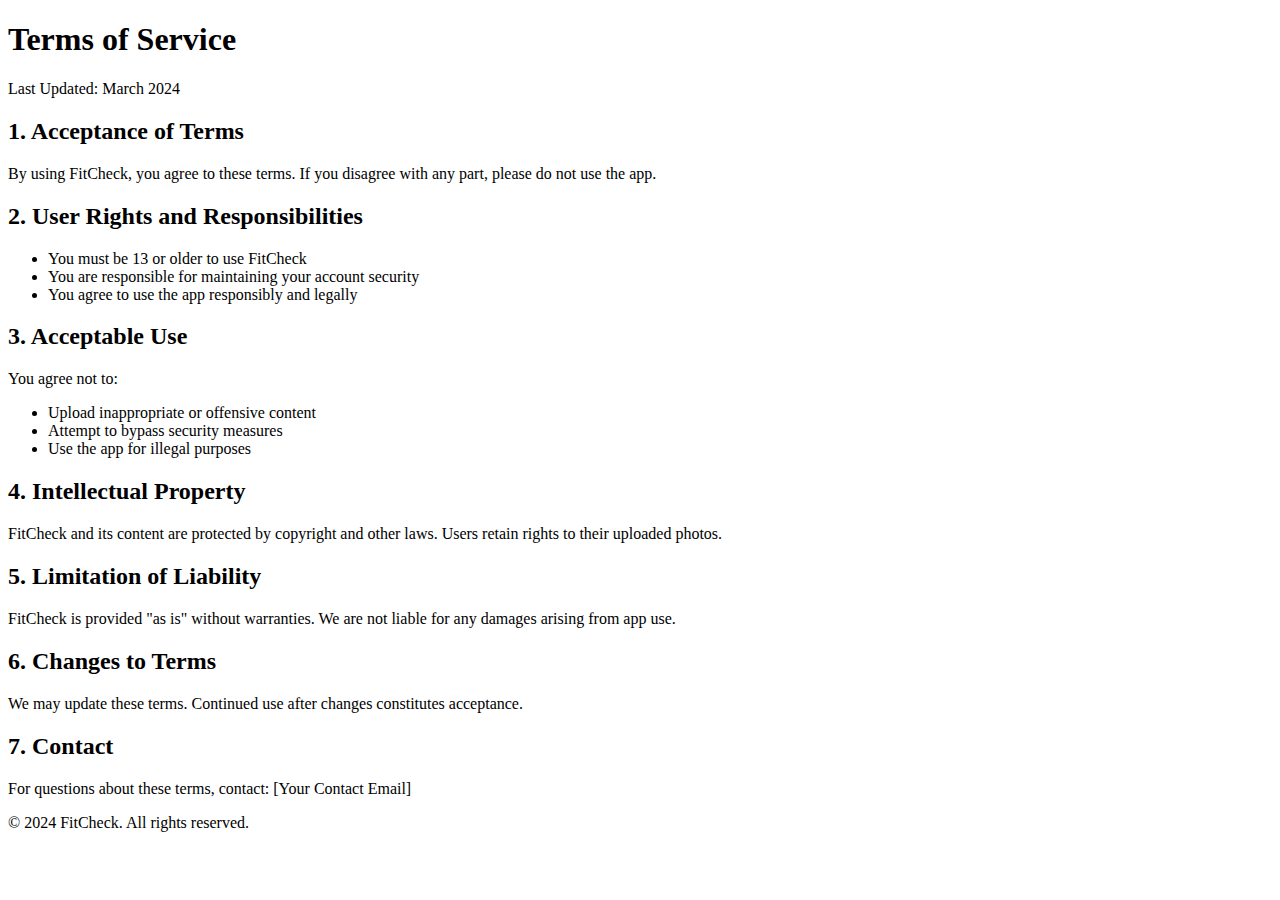
==== terms.html @ 75659817 "Create terms.html" ====
<!DOCTYPE html>
<html lang="en">
<head>
    <meta charset="UTF-8">
    <meta name="viewport" content="width=device-width, initial-scale=1.0">
    <title>FitCheck - Terms of Service</title>
    <link rel="stylesheet" href="styles.css">
</head>
<body>
    <div class="container">
        <header>
            <h1>Terms of Service</h1>
            <p class="last-updated">Last Updated: March 2024</p>
        </header>
        <main>
            <section>
                <h2>1. Acceptance of Terms</h2>
                <p>By using FitCheck, you agree to these terms. If you disagree with any part, please do not use the app.</p>
            </section>

            <section>
                <h2>2. User Rights and Responsibilities</h2>
                <ul>
                    <li>You must be 13 or older to use FitCheck</li>
                    <li>You are responsible for maintaining your account security</li>
                    <li>You agree to use the app responsibly and legally</li>
                </ul>
            </section>

            <section>
                <h2>3. Acceptable Use</h2>
                <p>You agree not to:</p>
                <ul>
                    <li>Upload inappropriate or offensive content</li>
                    <li>Attempt to bypass security measures</li>
                    <li>Use the app for illegal purposes</li>
                </ul>
            </section>

            <section>
                <h2>4. Intellectual Property</h2>
                <p>FitCheck and its content are protected by copyright and other laws. Users retain rights to their uploaded photos.</p>
            </section>

            <section>
                <h2>5. Limitation of Liability</h2>
                <p>FitCheck is provided "as is" without warranties. We are not liable for any damages arising from app use.</p>
            </section>

            <section>
                <h2>6. Changes to Terms</h2>
                <p>We may update these terms. Continued use after changes constitutes acceptance.</p>
            </section>

            <section>
                <h2>7. Contact</h2>
                <p>For questions about these terms, contact: [Your Contact Email]</p>
            </section>
        </main>
        <footer>
            <p>© 2024 FitCheck. All rights reserved.</p>
        </footer>
    </div>
</body>
</html>
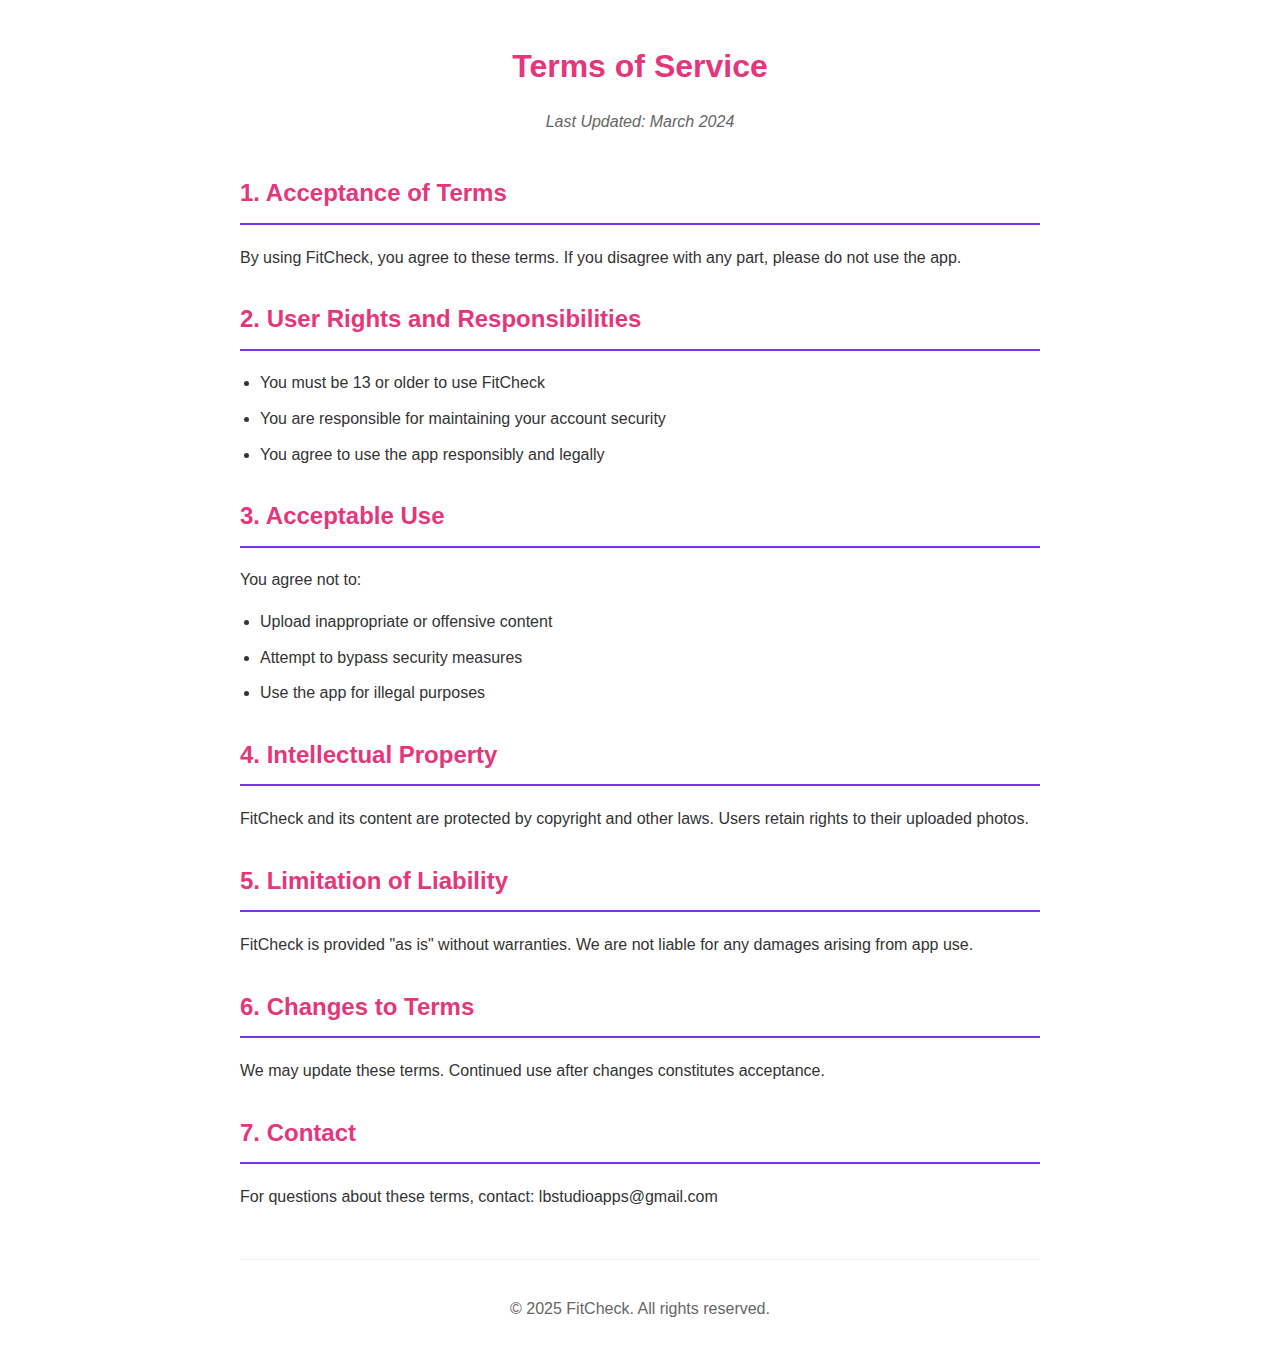
==== commit 9ae15e92: "Update terms.html" ====
--- a/terms.html
+++ b/terms.html
@@ -54,11 +54,11 @@
 
             <section>
                 <h2>7. Contact</h2>
-                <p>For questions about these terms, contact: [Your Contact Email]</p>
+                <p>For questions about these terms, contact: lbstudioapps@gmail.com</p>
             </section>
         </main>
         <footer>
-            <p>© 2024 FitCheck. All rights reserved.</p>
+            <p>© 2025 FitCheck. All rights reserved.</p>
         </footer>
     </div>
 </body>
--- a/styles.css
+++ b/styles.css
@@ -0,0 +1,99 @@
+:root {
+    --primary-color: #E5367B;
+    --secondary-color: #7B36E5;
+    --text-color: #333;
+    --background-color: #fff;
+}
+
+body {
+    font-family: -apple-system, BlinkMacSystemFont, 'Segoe UI', Roboto, Oxygen, Ubuntu, Cantarell, sans-serif;
+    line-height: 1.6;
+    color: var(--text-color);
+    margin: 0;
+    padding: 0;
+    background-color: var(--background-color);
+}
+
+.container {
+    max-width: 800px;
+    margin: 0 auto;
+    padding: 20px;
+}
+
+header {
+    text-align: center;
+    margin-bottom: 40px;
+}
+
+h1 {
+    color: var(--primary-color);
+    margin-bottom: 10px;
+}
+
+nav {
+    display: flex;
+    justify-content: center;
+    gap: 20px;
+    margin-bottom: 40px;
+}
+
+nav a {
+    color: var(--secondary-color);
+    text-decoration: none;
+    padding: 10px 20px;
+    border: 2px solid var(--secondary-color);
+    border-radius: 20px;
+    transition: all 0.3s ease;
+}
+
+nav a:hover {
+    background-color: var(--secondary-color);
+    color: white;
+}
+
+section {
+    margin-bottom: 30px;
+}
+
+h2 {
+    color: var(--primary-color);
+    border-bottom: 2px solid var(--secondary-color);
+    padding-bottom: 10px;
+    margin-top: 30px;
+}
+
+ul {
+    padding-left: 20px;
+}
+
+li {
+    margin-bottom: 10px;
+}
+
+.last-updated {
+    color: #666;
+    font-style: italic;
+}
+
+footer {
+    margin-top: 50px;
+    text-align: center;
+    color: #666;
+    border-top: 1px solid #eee;
+    padding-top: 20px;
+}
+
+@media (max-width: 600px) {
+    .container {
+        padding: 15px;
+    }
+    
+    h1 {
+        font-size: 24px;
+    }
+    
+    nav {
+        flex-direction: column;
+        align-items: center;
+    }
+}
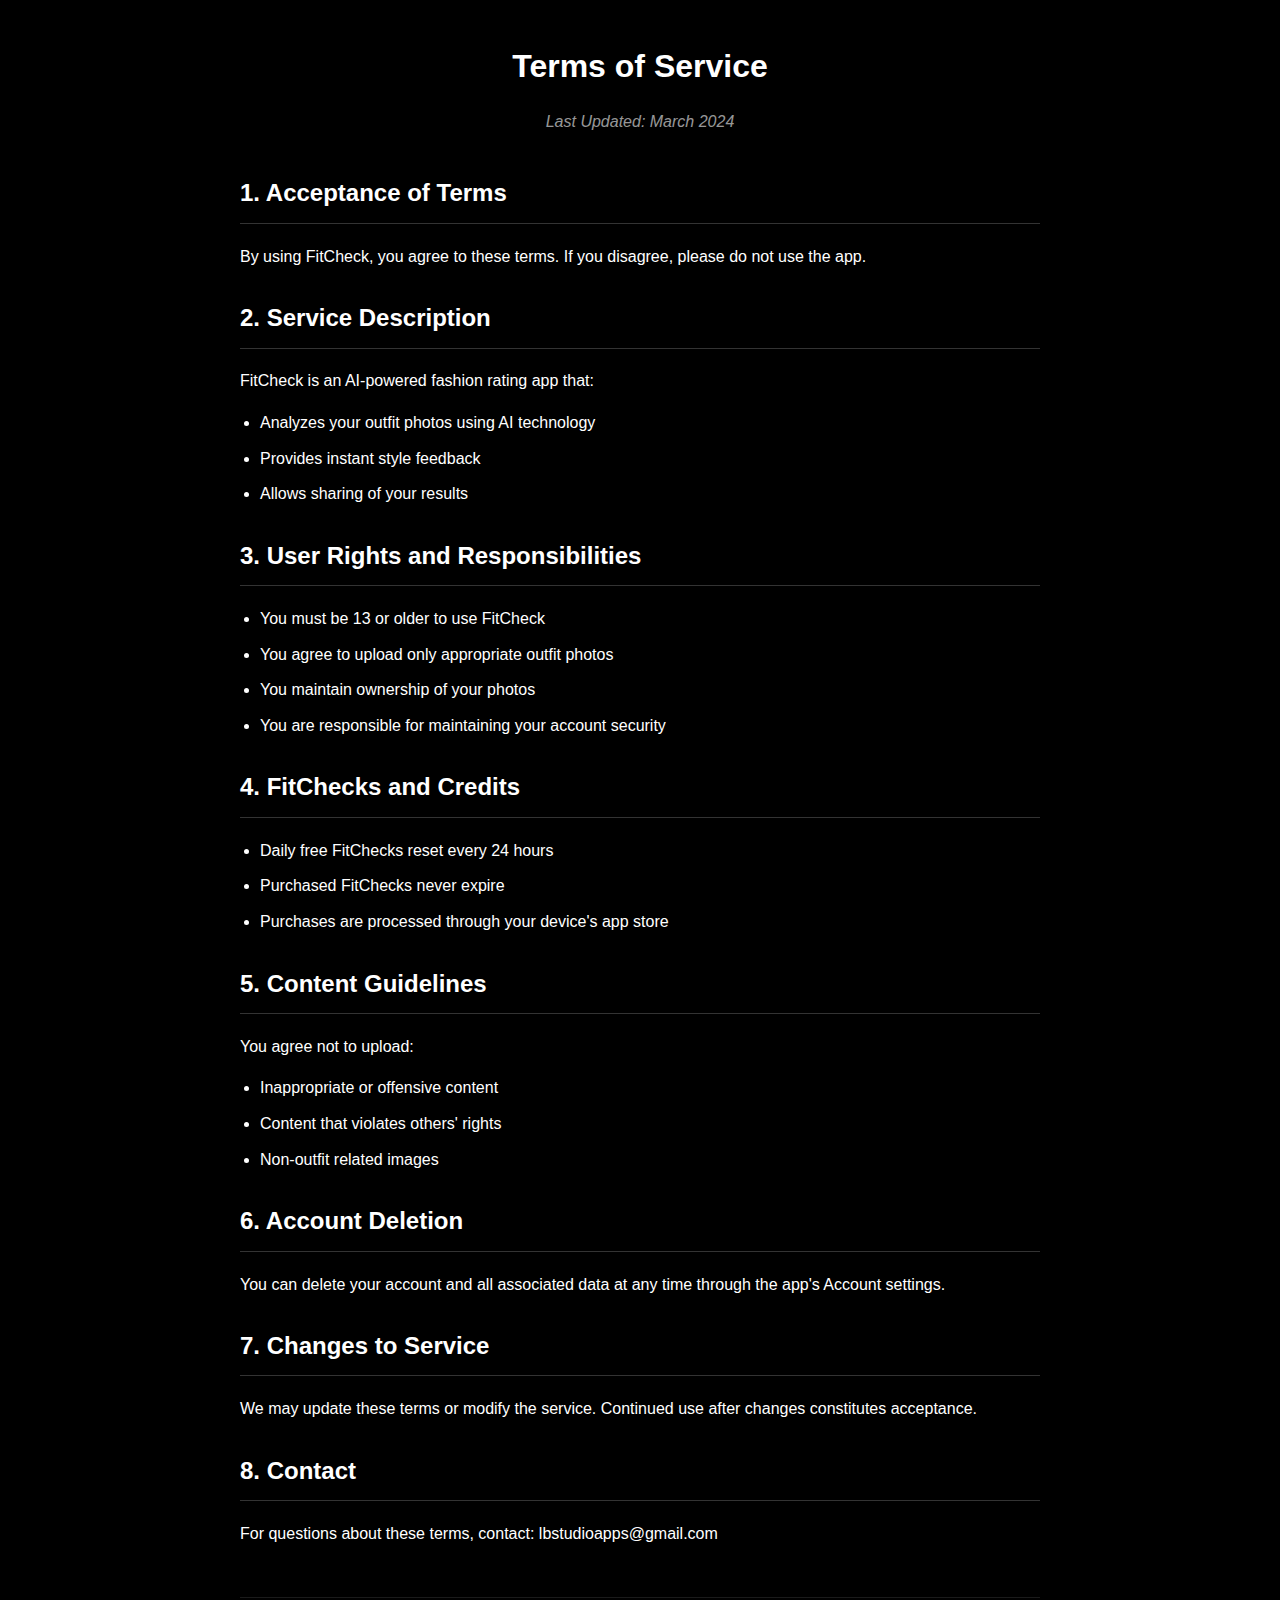
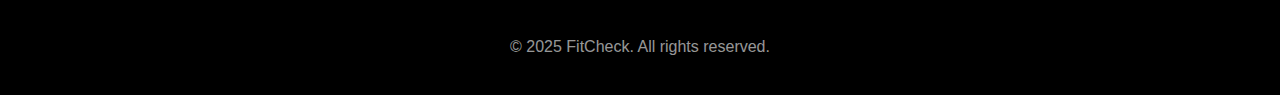
==== commit 542293e9: "Update terms.html" ====
--- a/terms.html
+++ b/terms.html
@@ -15,45 +15,60 @@
         <main>
             <section>
                 <h2>1. Acceptance of Terms</h2>
-                <p>By using FitCheck, you agree to these terms. If you disagree with any part, please do not use the app.</p>
+                <p>By using FitCheck, you agree to these terms. If you disagree, please do not use the app.</p>
             </section>
 
             <section>
-                <h2>2. User Rights and Responsibilities</h2>
+                <h2>2. Service Description</h2>
+                <p>FitCheck is an AI-powered fashion rating app that:</p>
                 <ul>
-                    <li>You must be 13 or older to use FitCheck</li>
-                    <li>You are responsible for maintaining your account security</li>
-                    <li>You agree to use the app responsibly and legally</li>
+                    <li>Analyzes your outfit photos using AI technology</li>
+                    <li>Provides instant style feedback</li>
+                    <li>Allows sharing of your results</li>
                 </ul>
             </section>
 
             <section>
-                <h2>3. Acceptable Use</h2>
-                <p>You agree not to:</p>
+                <h2>3. User Rights and Responsibilities</h2>
                 <ul>
-                    <li>Upload inappropriate or offensive content</li>
-                    <li>Attempt to bypass security measures</li>
-                    <li>Use the app for illegal purposes</li>
+                    <li>You must be 13 or older to use FitCheck</li>
+                    <li>You agree to upload only appropriate outfit photos</li>
+                    <li>You maintain ownership of your photos</li>
+                    <li>You are responsible for maintaining your account security</li>
                 </ul>
             </section>
 
             <section>
-                <h2>4. Intellectual Property</h2>
-                <p>FitCheck and its content are protected by copyright and other laws. Users retain rights to their uploaded photos.</p>
+                <h2>4. FitChecks and Credits</h2>
+                <ul>
+                    <li>Daily free FitChecks reset every 24 hours</li>
+                    <li>Purchased FitChecks never expire</li>
+                    <li>Purchases are processed through your device's app store</li>
+                </ul>
             </section>
 
             <section>
-                <h2>5. Limitation of Liability</h2>
-                <p>FitCheck is provided "as is" without warranties. We are not liable for any damages arising from app use.</p>
+                <h2>5. Content Guidelines</h2>
+                <p>You agree not to upload:</p>
+                <ul>
+                    <li>Inappropriate or offensive content</li>
+                    <li>Content that violates others' rights</li>
+                    <li>Non-outfit related images</li>
+                </ul>
             </section>
 
             <section>
-                <h2>6. Changes to Terms</h2>
-                <p>We may update these terms. Continued use after changes constitutes acceptance.</p>
+                <h2>6. Account Deletion</h2>
+                <p>You can delete your account and all associated data at any time through the app's Account settings.</p>
             </section>
 
             <section>
-                <h2>7. Contact</h2>
+                <h2>7. Changes to Service</h2>
+                <p>We may update these terms or modify the service. Continued use after changes constitutes acceptance.</p>
+            </section>
+
+            <section>
+                <h2>8. Contact</h2>
                 <p>For questions about these terms, contact: lbstudioapps@gmail.com</p>
             </section>
         </main>
--- a/styles.css
+++ b/styles.css
@@ -1,17 +1,10 @@
-:root {
-    --primary-color: #E5367B;
-    --secondary-color: #7B36E5;
-    --text-color: #333;
-    --background-color: #fff;
-}
-
 body {
     font-family: -apple-system, BlinkMacSystemFont, 'Segoe UI', Roboto, Oxygen, Ubuntu, Cantarell, sans-serif;
     line-height: 1.6;
-    color: var(--text-color);
+    color: #ffffff;
     margin: 0;
     padding: 0;
-    background-color: var(--background-color);
+    background-color: #000000;
 }
 
 .container {
@@ -26,8 +19,9 @@
 }
 
 h1 {
-    color: var(--primary-color);
     margin-bottom: 10px;
+    font-size: 32px;
+    font-weight: 700;
 }
 
 nav {
@@ -38,17 +32,17 @@
 }
 
 nav a {
-    color: var(--secondary-color);
+    color: #ffffff;
     text-decoration: none;
     padding: 10px 20px;
-    border: 2px solid var(--secondary-color);
+    border: 2px solid #ffffff;
     border-radius: 20px;
     transition: all 0.3s ease;
 }
 
 nav a:hover {
-    background-color: var(--secondary-color);
-    color: white;
+    background-color: #ffffff;
+    color: #000000;
 }
 
 section {
@@ -56,8 +50,7 @@
 }
 
 h2 {
-    color: var(--primary-color);
-    border-bottom: 2px solid var(--secondary-color);
+    border-bottom: 1px solid rgba(255, 255, 255, 0.2);
     padding-bottom: 10px;
     margin-top: 30px;
 }
@@ -71,15 +64,15 @@
 }
 
 .last-updated {
-    color: #666;
+    color: rgba(255, 255, 255, 0.6);
     font-style: italic;
 }
 
 footer {
     margin-top: 50px;
     text-align: center;
-    color: #666;
-    border-top: 1px solid #eee;
+    color: rgba(255, 255, 255, 0.6);
+    border-top: 1px solid rgba(255, 255, 255, 0.1);
     padding-top: 20px;
 }
 
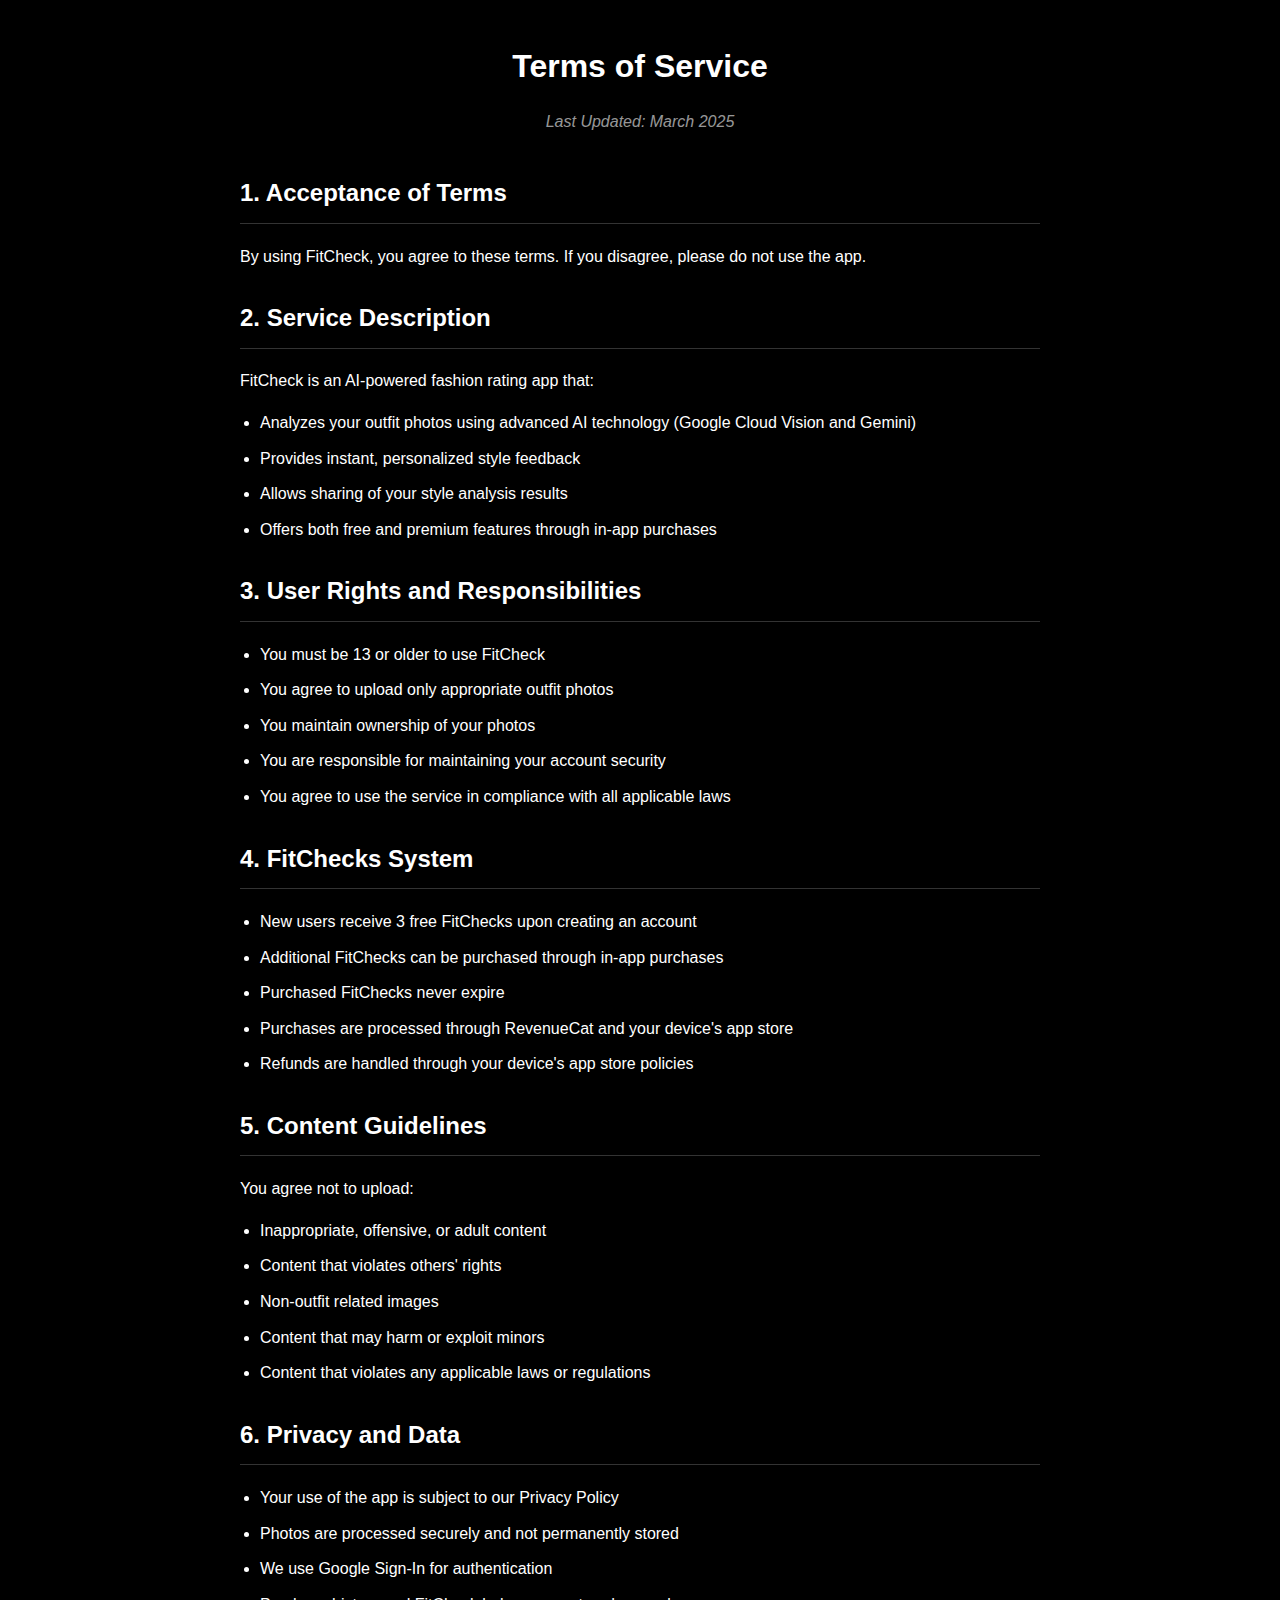
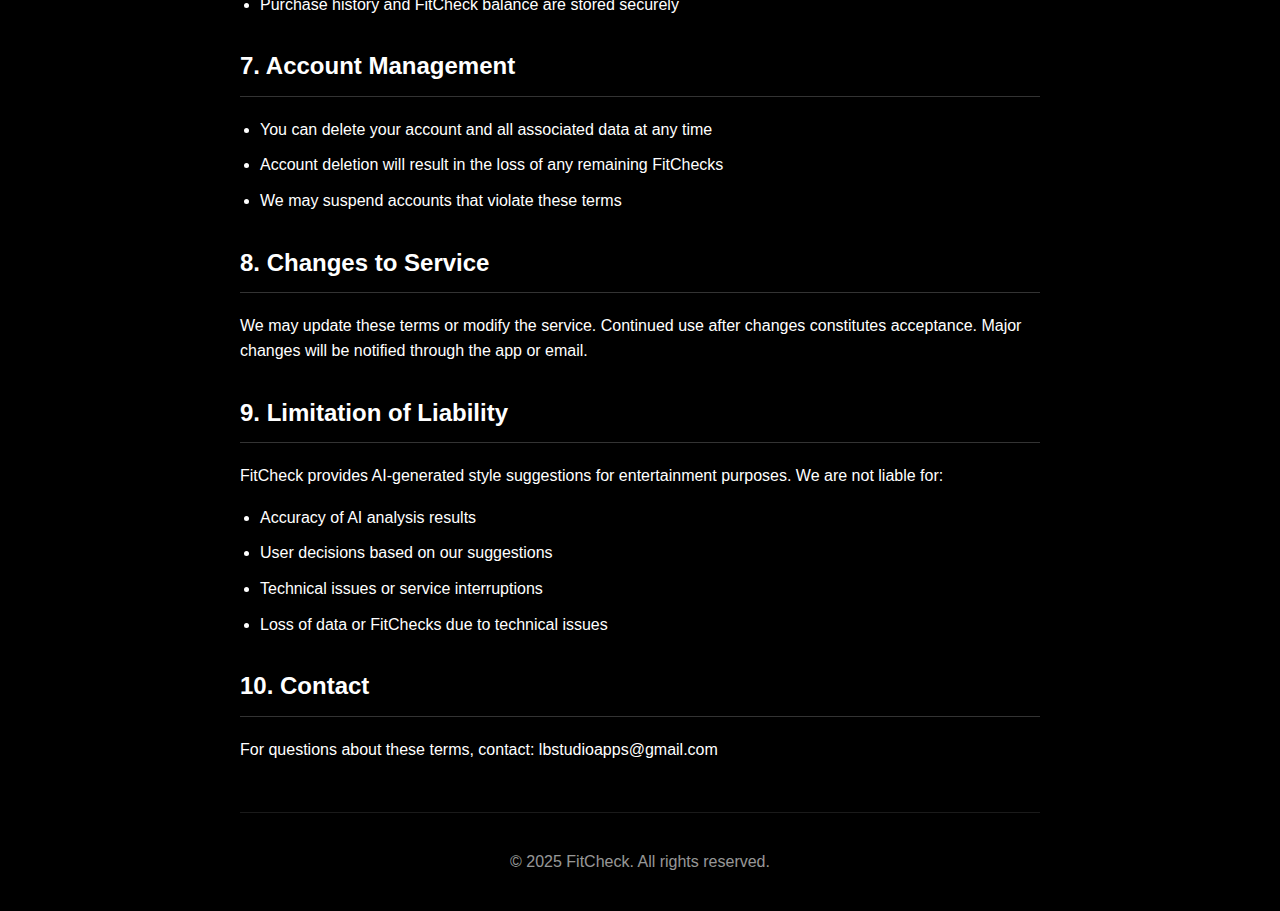
==== commit e7ffcecb: "Update terms.html" ====
--- a/terms.html
+++ b/terms.html
@@ -10,7 +10,7 @@
     <div class="container">
         <header>
             <h1>Terms of Service</h1>
-            <p class="last-updated">Last Updated: March 2024</p>
+            <p class="last-updated">Last Updated: March 2025</p>
         </header>
         <main>
             <section>
@@ -22,9 +22,10 @@
                 <h2>2. Service Description</h2>
                 <p>FitCheck is an AI-powered fashion rating app that:</p>
                 <ul>
-                    <li>Analyzes your outfit photos using AI technology</li>
-                    <li>Provides instant style feedback</li>
-                    <li>Allows sharing of your results</li>
+                    <li>Analyzes your outfit photos using advanced AI technology (Google Cloud Vision and Gemini)</li>
+                    <li>Provides instant, personalized style feedback</li>
+                    <li>Allows sharing of your style analysis results</li>
+                    <li>Offers both free and premium features through in-app purchases</li>
                 </ul>
             </section>
 
@@ -35,15 +36,18 @@
                     <li>You agree to upload only appropriate outfit photos</li>
                     <li>You maintain ownership of your photos</li>
                     <li>You are responsible for maintaining your account security</li>
+                    <li>You agree to use the service in compliance with all applicable laws</li>
                 </ul>
             </section>
 
             <section>
-                <h2>4. FitChecks and Credits</h2>
+                <h2>4. FitChecks System</h2>
                 <ul>
-                    <li>Daily free FitChecks reset every 24 hours</li>
+                    <li>New users receive 3 free FitChecks upon creating an account</li>
+                    <li>Additional FitChecks can be purchased through in-app purchases</li>
                     <li>Purchased FitChecks never expire</li>
-                    <li>Purchases are processed through your device's app store</li>
+                    <li>Purchases are processed through RevenueCat and your device's app store</li>
+                    <li>Refunds are handled through your device's app store policies</li>
                 </ul>
             </section>
 
@@ -51,24 +55,51 @@
                 <h2>5. Content Guidelines</h2>
                 <p>You agree not to upload:</p>
                 <ul>
-                    <li>Inappropriate or offensive content</li>
+                    <li>Inappropriate, offensive, or adult content</li>
                     <li>Content that violates others' rights</li>
                     <li>Non-outfit related images</li>
+                    <li>Content that may harm or exploit minors</li>
+                    <li>Content that violates any applicable laws or regulations</li>
                 </ul>
             </section>
 
             <section>
-                <h2>6. Account Deletion</h2>
-                <p>You can delete your account and all associated data at any time through the app's Account settings.</p>
+                <h2>6. Privacy and Data</h2>
+                <ul>
+                    <li>Your use of the app is subject to our Privacy Policy</li>
+                    <li>Photos are processed securely and not permanently stored</li>
+                    <li>We use Google Sign-In for authentication</li>
+                    <li>Purchase history and FitCheck balance are stored securely</li>
+                </ul>
             </section>
 
             <section>
-                <h2>7. Changes to Service</h2>
-                <p>We may update these terms or modify the service. Continued use after changes constitutes acceptance.</p>
+                <h2>7. Account Management</h2>
+                <ul>
+                    <li>You can delete your account and all associated data at any time</li>
+                    <li>Account deletion will result in the loss of any remaining FitChecks</li>
+                    <li>We may suspend accounts that violate these terms</li>
+                </ul>
             </section>
 
             <section>
-                <h2>8. Contact</h2>
+                <h2>8. Changes to Service</h2>
+                <p>We may update these terms or modify the service. Continued use after changes constitutes acceptance. Major changes will be notified through the app or email.</p>
+            </section>
+
+            <section>
+                <h2>9. Limitation of Liability</h2>
+                <p>FitCheck provides AI-generated style suggestions for entertainment purposes. We are not liable for:</p>
+                <ul>
+                    <li>Accuracy of AI analysis results</li>
+                    <li>User decisions based on our suggestions</li>
+                    <li>Technical issues or service interruptions</li>
+                    <li>Loss of data or FitChecks due to technical issues</li>
+                </ul>
+            </section>
+
+            <section>
+                <h2>10. Contact</h2>
                 <p>For questions about these terms, contact: lbstudioapps@gmail.com</p>
             </section>
         </main>
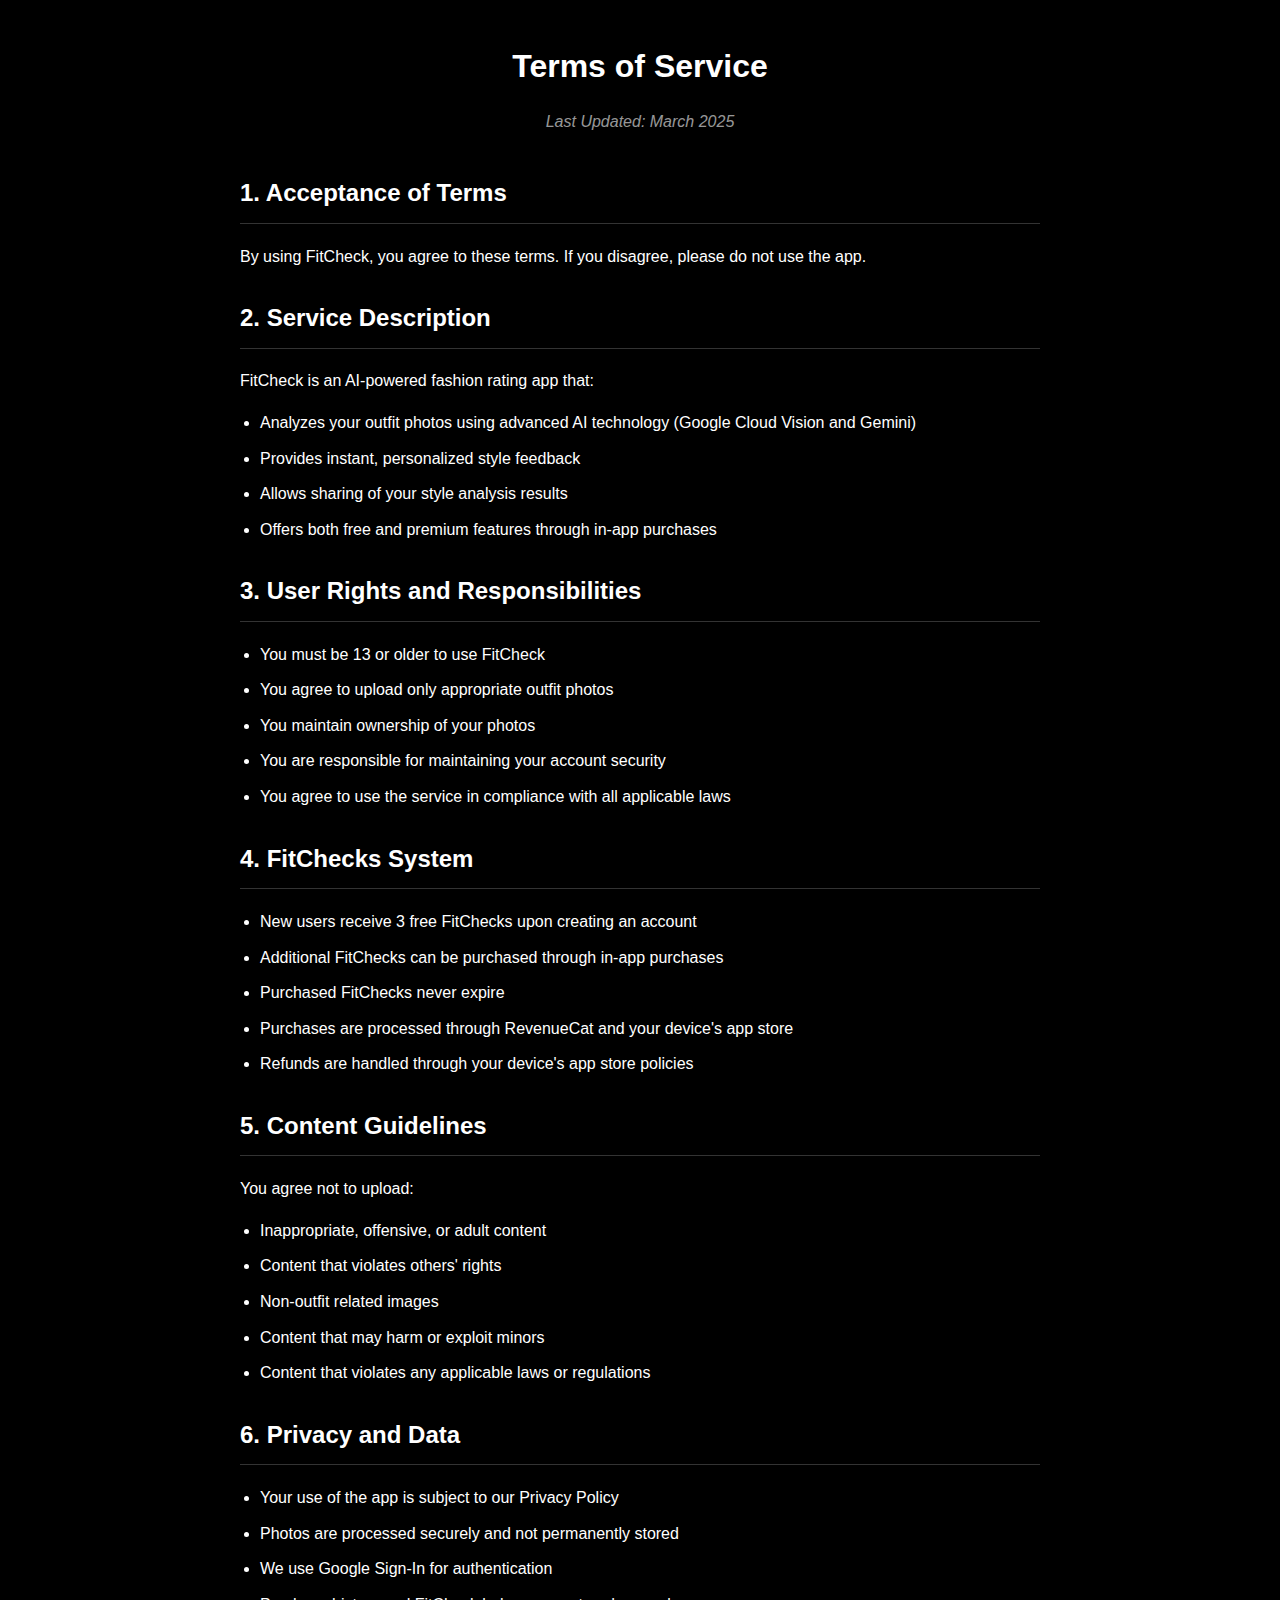
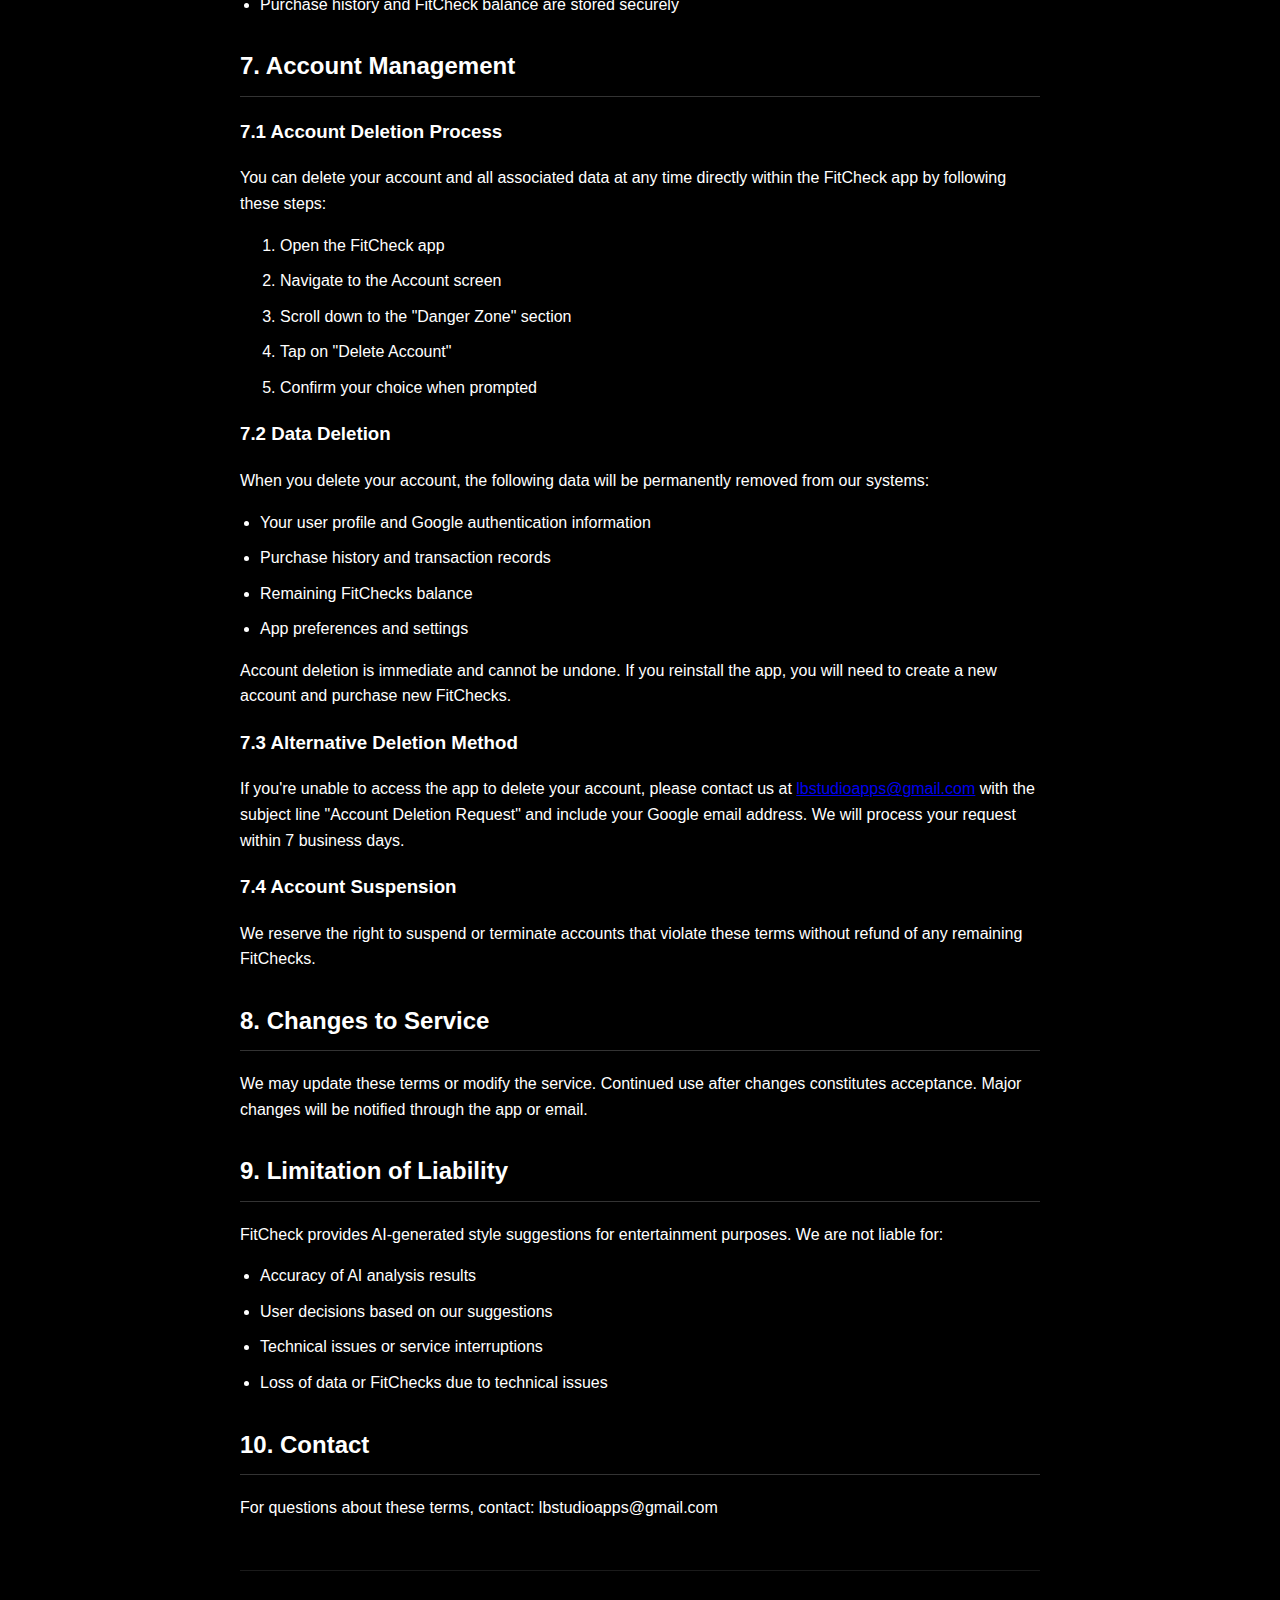
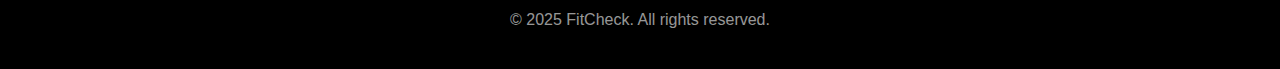
==== commit 2ae95134: "Update terms.html" ====
--- a/terms.html
+++ b/terms.html
@@ -73,13 +73,34 @@
                 </ul>
             </section>
 
-            <section>
+            <section id="account-deletion">
                 <h2>7. Account Management</h2>
+                
+                <h3>7.1 Account Deletion Process</h3>
+                <p>You can delete your account and all associated data at any time directly within the FitCheck app by following these steps:</p>
+                <ol>
+                    <li>Open the FitCheck app</li>
+                    <li>Navigate to the Account screen</li>
+                    <li>Scroll down to the "Danger Zone" section</li>
+                    <li>Tap on "Delete Account"</li>
+                    <li>Confirm your choice when prompted</li>
+                </ol>
+                
+                <h3>7.2 Data Deletion</h3>
+                <p>When you delete your account, the following data will be permanently removed from our systems:</p>
                 <ul>
-                    <li>You can delete your account and all associated data at any time</li>
-                    <li>Account deletion will result in the loss of any remaining FitChecks</li>
-                    <li>We may suspend accounts that violate these terms</li>
+                    <li>Your user profile and Google authentication information</li>
+                    <li>Purchase history and transaction records</li>
+                    <li>Remaining FitChecks balance</li>
+                    <li>App preferences and settings</li>
                 </ul>
+                <p>Account deletion is immediate and cannot be undone. If you reinstall the app, you will need to create a new account and purchase new FitChecks.</p>
+                
+                <h3>7.3 Alternative Deletion Method</h3>
+                <p>If you're unable to access the app to delete your account, please contact us at <a href="mailto:lbstudioapps@gmail.com">lbstudioapps@gmail.com</a> with the subject line "Account Deletion Request" and include your Google email address. We will process your request within 7 business days.</p>
+                
+                <h3>7.4 Account Suspension</h3>
+                <p>We reserve the right to suspend or terminate accounts that violate these terms without refund of any remaining FitChecks.</p>
             </section>
 
             <section>
